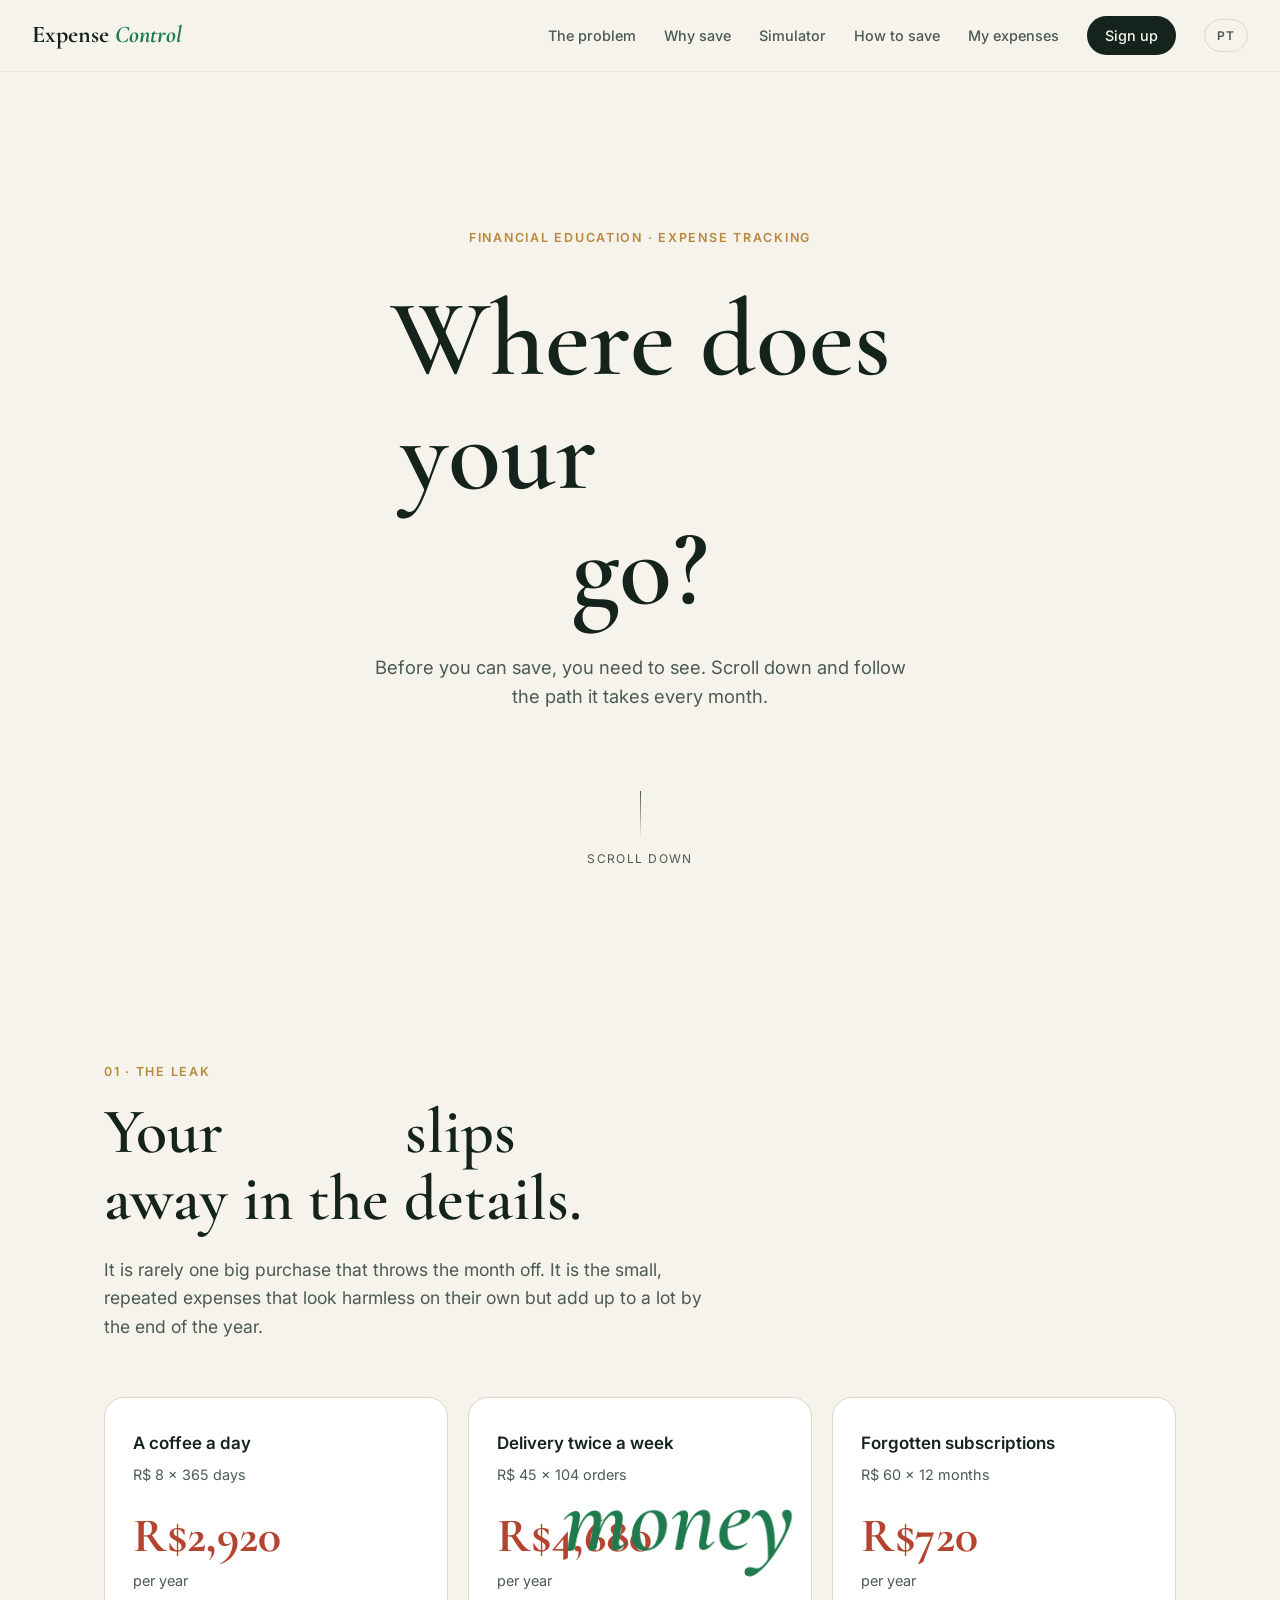
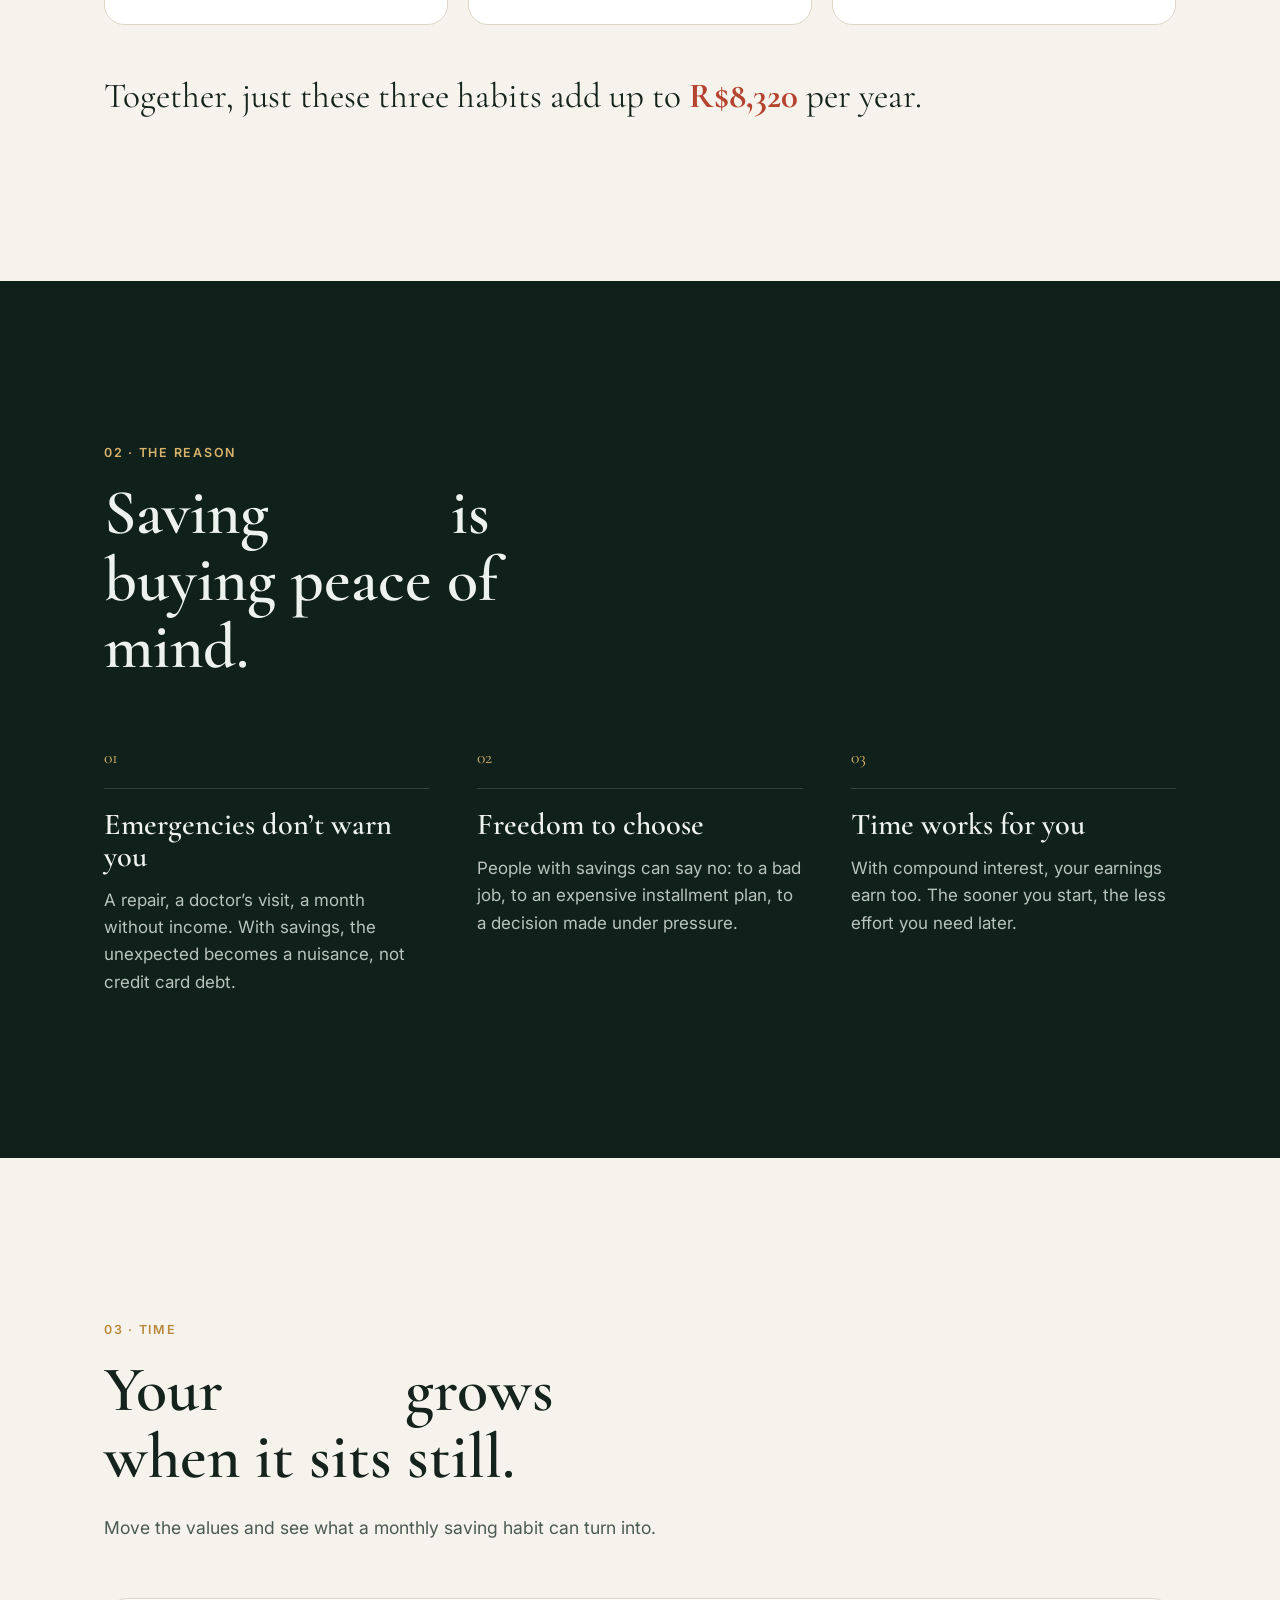
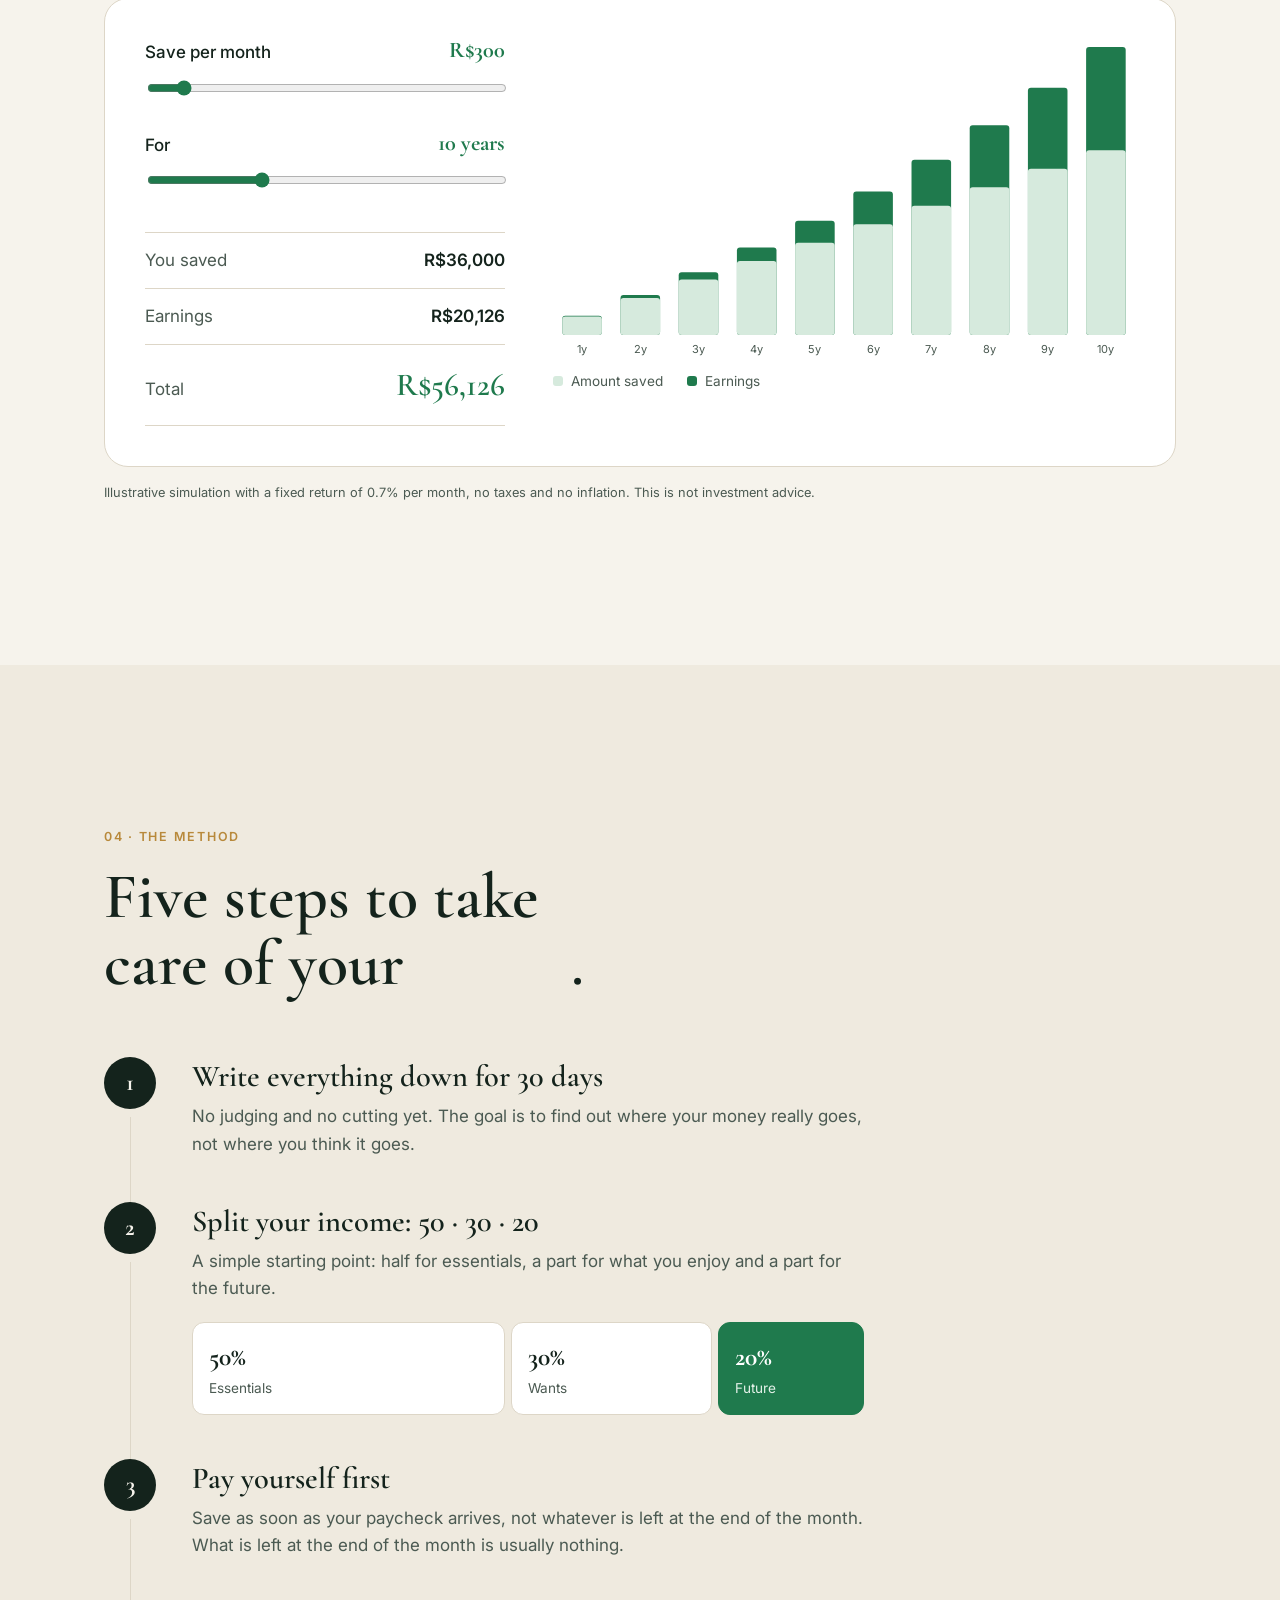
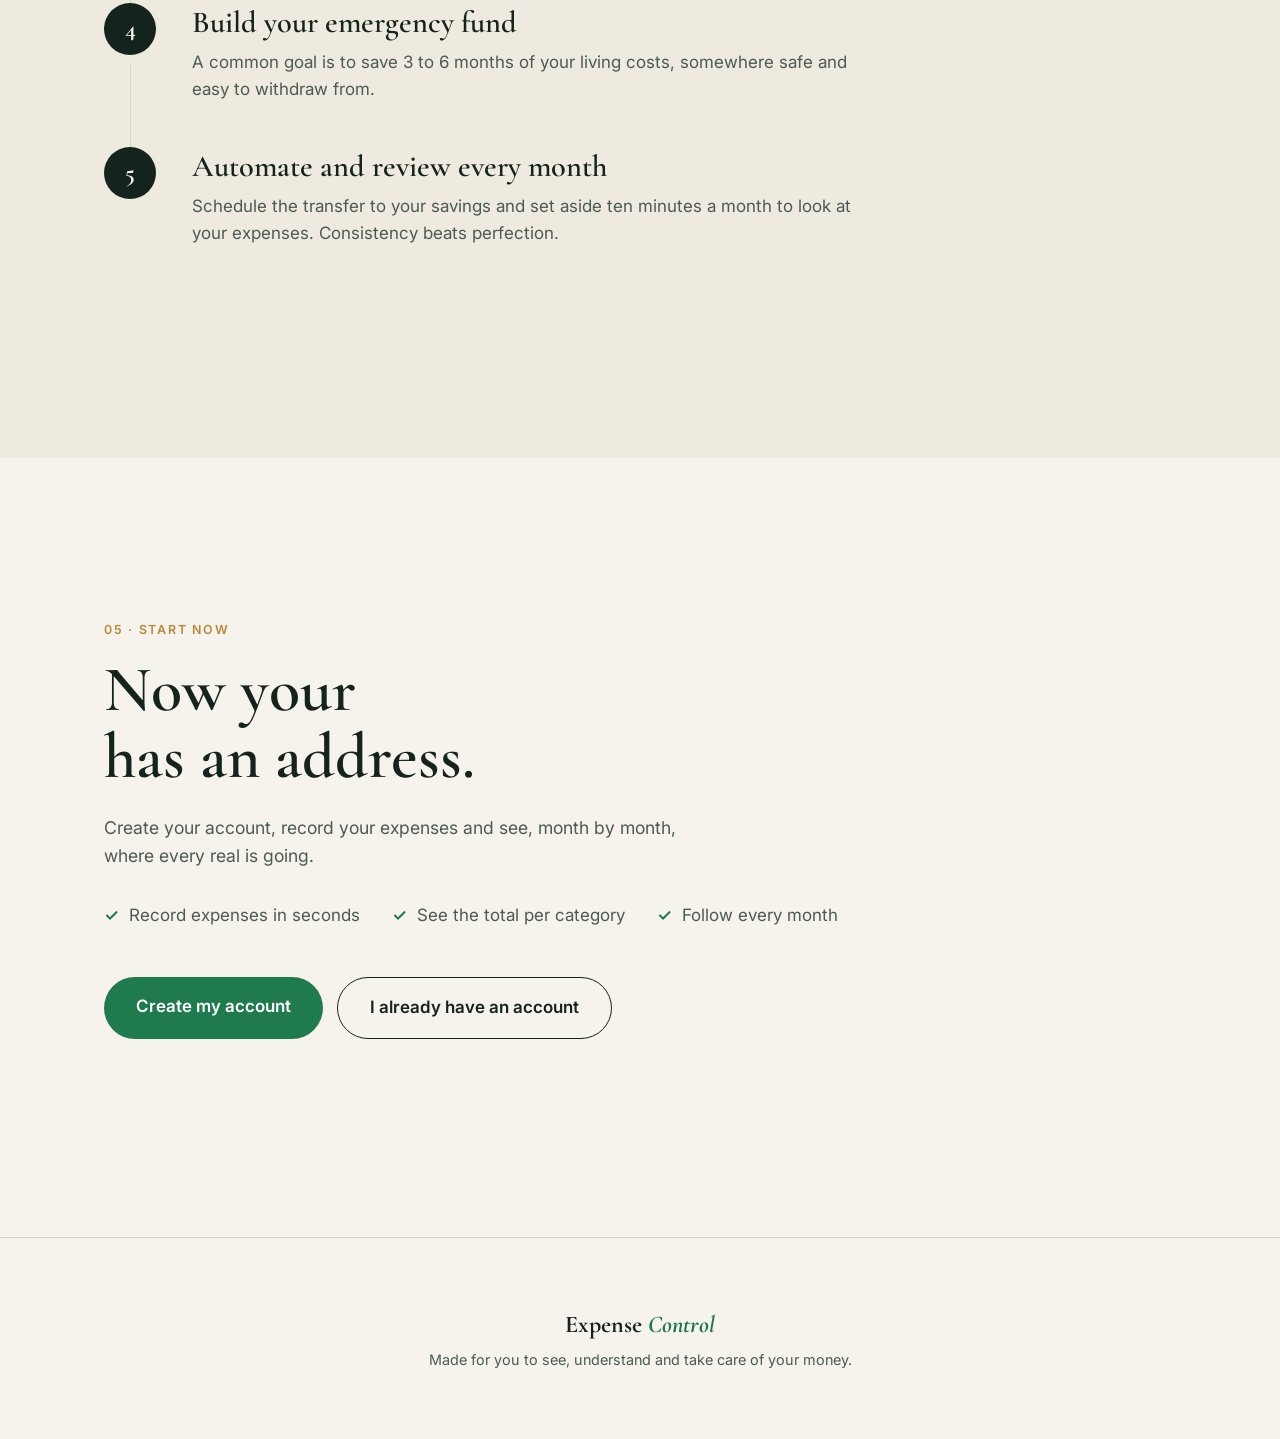
==== frontend/index.html @ d04e6329 "home and login - frontend" ====
<!DOCTYPE html>
<html lang="pt-br" data-i18n-titulo="index.titulo">
<head>
    <meta charset="UTF-8">
    <meta name="viewport" content="width=device-width, initial-scale=1.0">
    <title>Expense Control</title>
    <link rel="preconnect" href="https://fonts.googleapis.com">
    <link rel="preconnect" href="https://fonts.gstatic.com" crossorigin>
    <link rel="stylesheet" href="https://fonts.googleapis.com/css2?family=Cormorant+Garamond:ital,wght@0,500;0,600;0,700;1,500;1,600&family=Inter:wght@400;500;600&display=swap">
    <link rel="stylesheet" href="style.css">
</head>
<body>

    <!-- a palavra que viaja pelo site (controlada pelo script.js) -->
    <span id="viajante" aria-hidden="true" data-i18n="comum.dinheiro">dinheiro</span>

    <header class="topo">
        <a href="#inicio" class="marca">Expense <em>Control</em></a>
        <nav>
            <a href="#vazamento" data-i18n="index.navProblema">O problema</a>
            <a href="#porque" data-i18n="index.navPorque">Por que guardar</a>
            <a href="#simulador" data-i18n="index.navSimulador">Simulador</a>
            <a href="#passos" data-i18n="index.navPassos">Como guardar</a>
            <a href="login.html" class="nav-conta" data-i18n="index.navMeusGastos">Meus gastos</a>
            <a href="login.html#cadastro" class="botao-nav" data-i18n="index.navCriarConta">Criar conta</a>
            <button type="button" class="troca-idioma" data-i18n="comum.trocaIdioma" data-i18n-aria="comum.trocaIdiomaAria">EN</button>
        </nav>
    </header>

    <main>

        <!-- 1. ABERTURA -->
        <section id="inicio" class="hero">
            <p class="sobretitulo" data-i18n="index.heroSobre">Educação financeira · Controle de gastos</p>
            <h1 data-i18n-html="index.heroTitulo">Para onde vai seu <span class="pouso">dinheiro</span>?</h1>
            <p class="lead" data-i18n="index.heroLead">Antes de guardar, é preciso enxergar. Role a página e acompanhe o caminho que ele faz todo mês.</p>
            <div class="rolar"><span></span><div data-i18n="index.rolar">Role para baixo</div></div>
        </section>

        <!-- 2. O PROBLEMA -->
        <section id="vazamento" class="secao">
            <div class="container">
                <p class="sobretitulo" data-i18n="index.vazSobre">01 · O vazamento</p>
                <h2 data-i18n-html="index.vazTitulo">Seu <span class="pouso">dinheiro</span> escapa nos detalhes.</h2>
                <p class="texto" data-i18n="index.vazTexto">Raramente é uma grande compra que desequilibra o mês. São os gastos pequenos e repetidos, que parecem inofensivos sozinhos, mas viram muito no fim do ano.</p>

                <div class="cards">
                    <article class="card revelar">
                        <span class="card-rotulo" data-i18n="index.cafe">Um café por dia</span>
                        <span class="card-conta" data-i18n="index.cafeConta">R$ 8 × 365 dias</span>
                        <strong class="contador" data-valor="2920">R$ 0</strong>
                        <span class="card-rodape" data-i18n="index.porAno">por ano</span>
                    </article>
                    <article class="card revelar">
                        <span class="card-rotulo" data-i18n="index.delivery">Delivery 2× por semana</span>
                        <span class="card-conta" data-i18n="index.deliveryConta">R$ 45 × 104 pedidos</span>
                        <strong class="contador" data-valor="4680">R$ 0</strong>
                        <span class="card-rodape" data-i18n="index.porAno">por ano</span>
                    </article>
                    <article class="card revelar">
                        <span class="card-rotulo" data-i18n="index.assinaturas">Assinaturas esquecidas</span>
                        <span class="card-conta" data-i18n="index.assinaturasConta">R$ 60 × 12 meses</span>
                        <strong class="contador" data-valor="720">R$ 0</strong>
                        <span class="card-rodape" data-i18n="index.porAno">por ano</span>
                    </article>
                </div>

                <p class="destaque revelar"><span data-i18n="index.juntos">Juntos, só esses três hábitos somam</span> <strong class="contador" data-valor="8320">R$ 0</strong> <span data-i18n="index.porAno">por ano</span>.</p>
            </div>
        </section>

        <!-- 3. POR QUE GUARDAR -->
        <section id="porque" class="secao secao-escura">
            <div class="container">
                <p class="sobretitulo" data-i18n="index.porqueSobre">02 · O motivo</p>
                <h2 data-i18n-html="index.porqueTitulo">Guardar <span class="pouso">dinheiro</span> é comprar tranquilidade.</h2>

                <div class="motivos">
                    <article class="motivo revelar">
                        <span class="numero">01</span>
                        <h3 data-i18n="index.motivo1Titulo">Imprevistos não avisam</h3>
                        <p data-i18n="index.motivo1Texto">Um conserto, uma consulta, um mês sem renda. Com uma reserva, o imprevisto vira um incômodo, não uma dívida no cartão.</p>
                    </article>
                    <article class="motivo revelar">
                        <span class="numero">02</span>
                        <h3 data-i18n="index.motivo2Titulo">Liberdade de escolha</h3>
                        <p data-i18n="index.motivo2Texto">Quem tem uma reserva consegue dizer não: a um emprego ruim, a um parcelamento caro, a uma decisão tomada por pressão.</p>
                    </article>
                    <article class="motivo revelar">
                        <span class="numero">03</span>
                        <h3 data-i18n="index.motivo3Titulo">O tempo trabalha por você</h3>
                        <p data-i18n="index.motivo3Texto">Com juros compostos, o rendimento também rende. Quanto antes você começa, menos esforço precisa fazer depois.</p>
                    </article>
                </div>
            </div>
        </section>

        <!-- 4. SIMULADOR -->
        <section id="simulador" class="secao">
            <div class="container">
                <p class="sobretitulo" data-i18n="index.simSobre">03 · O tempo</p>
                <h2 data-i18n-html="index.simTitulo">Seu <span class="pouso">dinheiro</span> cresce quando fica parado.</h2>
                <p class="texto" data-i18n="index.simTexto">Mexa nos valores e veja quanto um hábito de guardar todo mês pode virar.</p>

                <div class="simulador revelar">
                    <div class="controles">
                        <label>
                            <span><span data-i18n="index.simPorMes">Guardar por mês</span> <output id="saidaAporte">R$ 300</output></span>
                            <input type="range" id="aporte" min="50" max="3000" step="50" value="300">
                        </label>
                        <label>
                            <span><span data-i18n="index.simDurante">Durante</span> <output id="saidaAnos">10 anos</output></span>
                            <input type="range" id="anos" min="1" max="30" step="1" value="10">
                        </label>

                        <dl class="resultados">
                            <div>
                                <dt data-i18n="index.simGuardou">Você guardou</dt>
                                <dd id="totalGuardado">R$ 0</dd>
                            </div>
                            <div>
                                <dt data-i18n="index.simRendimento">Rendimento</dt>
                                <dd id="totalJuros">R$ 0</dd>
                            </div>
                            <div class="resultado-final">
                                <dt data-i18n="index.simTotal">Total acumulado</dt>
                                <dd id="totalFinal">R$ 0</dd>
                            </div>
                        </dl>
                    </div>

                    <div class="grafico">
                        <svg id="grafico" role="img" aria-label="Gráfico do valor acumulado por ano" data-i18n-aria="index.simGraficoAria"></svg>
                        <div class="legenda">
                            <span><i class="cor-guardado"></i><span data-i18n="index.simValorGuardado">Valor guardado</span></span>
                            <span><i class="cor-juros"></i><span data-i18n="index.simRendimento">Rendimento</span></span>
                        </div>
                    </div>
                </div>
                <p class="aviso" data-i18n="index.simAviso">Simulação ilustrativa com rendimento fixo de 0,7% ao mês, sem impostos e sem inflação. Não é uma recomendação de investimento.</p>
            </div>
        </section>

        <!-- 5. COMO GUARDAR -->
        <section id="passos" class="secao secao-clara">
            <div class="container">
                <p class="sobretitulo" data-i18n="index.passosSobre">04 · O método</p>
                <h2 data-i18n-html="index.passosTitulo">Cinco passos para cuidar do seu <span class="pouso">dinheiro</span>.</h2>

                <ol class="passos">
                    <li class="passo revelar">
                        <h3 data-i18n="index.passo1Titulo">Anote tudo por 30 dias</h3>
                        <p data-i18n="index.passo1Texto">Sem julgar e sem cortar nada ainda. O objetivo é descobrir para onde o dinheiro vai de verdade, não para onde você acha que ele vai.</p>
                    </li>
                    <li class="passo revelar">
                        <h3 data-i18n="index.passo2Titulo">Divida a renda: 50 · 30 · 20</h3>
                        <p data-i18n="index.passo2Texto">Uma referência simples para começar: metade para o essencial, uma parte para o que você gosta e uma parte para o futuro.</p>
                        <div class="regra" aria-label="Regra 50/30/20">
                            <div style="--parte: 50"><strong>50%</strong><span data-i18n="index.essencial">Essencial</span></div>
                            <div style="--parte: 30"><strong>30%</strong><span data-i18n="index.desejos">Desejos</span></div>
                            <div style="--parte: 20"><strong>20%</strong><span data-i18n="index.futuro">Futuro</span></div>
                        </div>
                    </li>
                    <li class="passo revelar">
                        <h3 data-i18n="index.passo3Titulo">Pague-se primeiro</h3>
                        <p data-i18n="index.passo3Texto">Guarde assim que o salário cair, não com o que sobrar no fim do mês. O que sobra no fim do mês costuma ser nada.</p>
                    </li>
                    <li class="passo revelar">
                        <h3 data-i18n="index.passo4Titulo">Monte sua reserva de emergência</h3>
                        <p data-i18n="index.passo4Texto">Uma meta comum é juntar de 3 a 6 meses do seu custo de vida, num lugar seguro e fácil de sacar.</p>
                    </li>
                    <li class="passo revelar">
                        <h3 data-i18n="index.passo5Titulo">Automatize e revise todo mês</h3>
                        <p data-i18n="index.passo5Texto">Programe a transferência para a poupança e reserve dez minutos por mês para olhar seus gastos. Constância vale mais que perfeição.</p>
                    </li>
                </ol>
            </div>
        </section>

        <!-- 6. CHAMADA PARA CADASTRO -->
        <section id="app" class="secao chamada">
            <div class="container">
                <p class="sobretitulo" data-i18n="index.chamadaSobre">05 · Comece agora</p>
                <h2 data-i18n-html="index.chamadaTitulo">Agora o seu <span class="pouso">dinheiro</span> tem endereço.</h2>
                <p class="texto" data-i18n="index.chamadaTexto">Crie sua conta, registre seus gastos e veja, mês a mês, para onde cada real está indo.</p>

                <ul class="vantagens">
                    <li data-i18n="index.vantagem1">Registre gastos em segundos</li>
                    <li data-i18n="index.vantagem2">Veja o total por categoria</li>
                    <li data-i18n="index.vantagem3">Acompanhe cada mês</li>
                </ul>

                <div class="chamada-botoes">
                    <a href="login.html#cadastro" class="botao botao-principal" data-i18n="index.criarMinhaConta">Criar minha conta</a>
                    <a href="login.html" class="botao botao-secundario" data-i18n="index.jaTenhoConta">Já tenho conta</a>
                </div>
            </div>
        </section>
    </main>

    <footer class="rodape">
        <p><span class="marca">Expense <em>Control</em></span></p>
        <p data-i18n="index.rodape">Feito para você enxergar, entender e cuidar do seu dinheiro.</p>
    </footer>

    <script src="idioma.js"></script>
    <script src="script.js"></script>
</body>
</html>
---- frontend/style.css ----
/* ========== CORES E FONTES ========== */
:root {
  --fundo: #f6f3ec;
  --fundo-claro: #efeadf;
  --tinta: #14231c;
  --tinta-suave: #4b5a52;
  --verde: #1f7a4d;
  --verde-claro: #d6eadd;
  --ouro: #b8893b;
  --escuro: #10201a;
  --borda: #ddd6c7;
  --vermelho: #b4442f;

  --serifa: "Cormorant Garamond", Georgia, serif;
  --sans: "Inter", system-ui, sans-serif;
}

* {
  box-sizing: border-box;
}

html {
  scroll-behavior: smooth;
}

body {
  margin: 0;
  background: var(--fundo);
  color: var(--tinta);
  font-family: var(--sans);
  font-size: 17px;
  line-height: 1.6;
  overflow-x: hidden;
}

h1, h2, h3 {
  font-family: var(--serifa);
  font-weight: 600;
  line-height: 1.05;
  margin: 0;
}

.container {
  max-width: 1120px;
  margin: 0 auto;
  padding: 0 24px;
}

/* ========== TOPO ========== */
.topo {
  position: fixed;
  inset: 0 0 auto 0;
  z-index: 10;
  display: flex;
  align-items: center;
  justify-content: space-between;
  gap: 24px;
  padding: 16px 32px;
  background: rgba(246, 243, 236, 0.82);
  backdrop-filter: blur(10px);
  border-bottom: 1px solid rgba(20, 35, 28, 0.06);
}

.marca {
  font-family: var(--serifa);
  font-size: 1.5rem;
  font-weight: 700;
  color: var(--tinta);
  text-decoration: none;
}

.marca em {
  color: var(--verde);
}

.topo nav {
  display: flex;
  align-items: center;
  gap: 28px;
}

.topo nav a {
  color: var(--tinta-suave);
  text-decoration: none;
  font-size: 0.9rem;
  font-weight: 500;
  transition: color 0.2s;
}

.topo nav a:hover {
  color: var(--tinta);
}

.topo nav .botao-nav {
  background: var(--tinta);
  color: var(--fundo);
  padding: 8px 18px;
  border-radius: 999px;
}

.topo nav .botao-nav:hover {
  color: var(--fundo);
  background: var(--verde);
}

/* botão PT / EN (mostra o idioma para o qual vai trocar) */
.troca-idioma {
  padding: 6px 12px;
  font: inherit;
  font-size: 0.75rem;
  font-weight: 600;
  letter-spacing: 0.08em;
  color: var(--tinta-suave);
  background: none;
  border: 1px solid var(--borda);
  border-radius: 999px;
  cursor: pointer;
  transition: color 0.2s, border-color 0.2s;
}

.troca-idioma:hover {
  color: var(--tinta);
  border-color: var(--tinta-suave);
}

/* ========== A PALAVRA QUE VIAJA ========== */
#viajante {
  position: absolute;
  top: 0;
  left: 0;
  z-index: 5;
  font-family: var(--serifa);
  font-style: italic;
  font-weight: 600;
  font-size: 100px;           /* tamanho base; o script ajusta com scale() */
  line-height: 1.05;
  color: var(--verde);
  white-space: nowrap;
  transform-origin: left top;
  pointer-events: none;
  will-change: transform;
  transition: color 0.3s;
}

#viajante.no-escuro {
  color: #7fd1a4;
}

/* o espaço reservado nos títulos onde a palavra pousa */
.pouso {
  font-style: italic;
  color: transparent;
  transition: color 0.4s;
}

.pouso.preenchida {
  color: var(--verde);
}

.secao-escura .pouso.preenchida {
  color: #7fd1a4;
}

/* ========== ABERTURA ========== */
.hero {
  min-height: 100vh;
  display: flex;
  flex-direction: column;
  align-items: center;
  justify-content: center;
  text-align: center;
  padding: 120px 24px 80px;
  position: relative;
}

.hero h1 {
  font-size: clamp(3.2rem, 8.5vw, 7rem);
  max-width: 12ch;
  margin: 18px 0 28px;
}

.lead {
  max-width: 34rem;
  color: var(--tinta-suave);
  font-size: 1.15rem;
  margin: 0;
}

.sobretitulo {
  font-size: 0.78rem;
  font-weight: 600;
  letter-spacing: 0.14em;
  text-transform: uppercase;
  color: var(--ouro);
  margin: 0 0 16px;
}

.rolar {
  position: absolute;
  bottom: 32px;
  display: flex;
  flex-direction: column;
  align-items: center;
  gap: 10px;
  font-size: 0.75rem;
  letter-spacing: 0.12em;
  text-transform: uppercase;
  color: var(--tinta-suave);
}

.rolar span {
  width: 1px;
  height: 48px;
  background: linear-gradient(var(--tinta-suave), transparent);
  animation: descer 1.8s ease-in-out infinite;
}

@keyframes descer {
  0%   { transform: scaleY(0); transform-origin: top; }
  50%  { transform: scaleY(1); transform-origin: top; }
  51%  { transform: scaleY(1); transform-origin: bottom; }
  100% { transform: scaleY(0); transform-origin: bottom; }
}

/* ========== SEÇÕES ========== */
.secao {
  padding: 18vh 0;
}

.secao h2 {
  font-size: clamp(2.4rem, 5vw, 4rem);
  max-width: 16ch;
  margin-bottom: 24px;
}

.texto {
  max-width: 38rem;
  color: var(--tinta-suave);
  font-size: 1.1rem;
  margin: 0 0 56px;
}

.secao-escura {
  background: var(--escuro);
  color: #eef2ee;
}

.secao-escura .sobretitulo {
  color: #d9b36c;
}

.secao-clara {
  background: var(--fundo-claro);
}

/* aparece suavemente ao entrar na tela */
.revelar {
  opacity: 0;
  transform: translateY(32px);
  transition: opacity 0.8s ease, transform 0.8s ease;
}

.revelar.visivel {
  opacity: 1;
  transform: none;
}

/* ========== CARDS (O PROBLEMA) ========== */
.cards {
  display: grid;
  grid-template-columns: repeat(3, 1fr);
  gap: 20px;
}

.card {
  display: flex;
  flex-direction: column;
  gap: 6px;
  padding: 32px 28px;
  background: #fff;
  border: 1px solid var(--borda);
  border-radius: 20px;
}

.card:nth-child(2) { transition-delay: 0.12s; }
.card:nth-child(3) { transition-delay: 0.24s; }

.card-rotulo {
  font-weight: 600;
}

.card-conta {
  color: var(--tinta-suave);
  font-size: 0.9rem;
}

.card strong {
  font-family: var(--serifa);
  font-size: 3rem;
  line-height: 1.1;
  color: var(--vermelho);
  margin-top: 18px;
}

.card-rodape {
  color: var(--tinta-suave);
  font-size: 0.9rem;
}

.destaque {
  margin: 48px 0 0;
  font-family: var(--serifa);
  font-size: clamp(1.6rem, 3vw, 2.2rem);
  line-height: 1.3;
}

.destaque strong {
  color: var(--vermelho);
}

/* ========== MOTIVOS (POR QUE GUARDAR) ========== */
.motivos {
  display: grid;
  grid-template-columns: repeat(3, 1fr);
  gap: 48px;
  margin-top: 64px;
}

.motivo:nth-child(2) { transition-delay: 0.12s; }
.motivo:nth-child(3) { transition-delay: 0.24s; }

.numero {
  display: block;
  font-family: var(--serifa);
  font-size: 1.1rem;
  color: #d9b36c;
  padding-bottom: 16px;
  margin-bottom: 20px;
  border-bottom: 1px solid rgba(255, 255, 255, 0.15);
}

.motivo h3 {
  font-size: 1.9rem;
  margin-bottom: 14px;
}

.motivo p {
  color: #b8c4bd;
  margin: 0;
}

/* ========== SIMULADOR ========== */
.simulador {
  display: grid;
  grid-template-columns: 360px 1fr;
  gap: 48px;
  padding: 40px;
  background: #fff;
  border: 1px solid var(--borda);
  border-radius: 24px;
}

.controles {
  display: flex;
  flex-direction: column;
  gap: 28px;
}

.controles label > span {
  display: flex;
  justify-content: space-between;
  font-weight: 500;
  margin-bottom: 10px;
}

.controles output {
  font-family: var(--serifa);
  font-size: 1.4rem;
  font-weight: 700;
  color: var(--verde);
  line-height: 1;
}

input[type="range"] {
  width: 100%;
  accent-color: var(--verde);
}

.resultados {
  margin: 8px 0 0;
  border-top: 1px solid var(--borda);
}

.resultados div {
  display: flex;
  justify-content: space-between;
  align-items: baseline;
  padding: 14px 0;
  border-bottom: 1px solid var(--borda);
}

.resultados dt {
  color: var(--tinta-suave);
}

.resultados dd {
  margin: 0;
  font-weight: 600;
}

.resultado-final dd {
  font-family: var(--serifa);
  font-size: 2rem;
  color: var(--verde);
}

.grafico svg {
  width: 100%;
  height: 320px;
  display: block;
}

.grafico .barra-guardado { fill: var(--verde-claro); }
.grafico .barra-juros    { fill: var(--verde); }

.grafico text {
  font-family: var(--sans);
  font-size: 11px;
  fill: var(--tinta-suave);
}

.legenda {
  display: flex;
  gap: 24px;
  margin-top: 12px;
  font-size: 0.85rem;
  color: var(--tinta-suave);
}

.legenda i {
  display: inline-block;
  width: 10px;
  height: 10px;
  border-radius: 3px;
  margin-right: 8px;
}

.cor-guardado { background: var(--verde-claro); }
.cor-juros    { background: var(--verde); }

.aviso {
  margin: 16px 0 0;
  font-size: 0.8rem;
  color: var(--tinta-suave);
}

/* ========== PASSOS (COMO GUARDAR) ========== */
.passos {
  list-style: none;
  counter-reset: passo;
  padding: 0;
  margin: 64px 0 0;
  max-width: 760px;
}

.passo {
  counter-increment: passo;
  position: relative;
  padding: 0 0 48px 88px;
}

.passo::before {
  content: counter(passo);
  position: absolute;
  left: 0;
  top: -4px;
  width: 52px;
  height: 52px;
  display: grid;
  place-items: center;
  border-radius: 50%;
  background: var(--tinta);
  color: var(--fundo);
  font-family: var(--serifa);
  font-size: 1.5rem;
  font-weight: 700;
}

/* linha que liga os passos */
.passo:not(:last-child)::after {
  content: "";
  position: absolute;
  left: 26px;
  top: 56px;
  bottom: 4px;
  width: 1px;
  background: var(--borda);
}

.passo h3 {
  font-size: 1.9rem;
  margin-bottom: 10px;
}

.passo p {
  color: var(--tinta-suave);
  margin: 0;
}

.regra {
  display: flex;
  gap: 6px;
  margin-top: 20px;
}

.regra div {
  flex: var(--parte);
  padding: 14px 16px;
  border-radius: 12px;
  font-size: 0.85rem;
  color: var(--tinta-suave);
  background: #fff;
  border: 1px solid var(--borda);
}

.regra div:last-child {
  background: var(--verde);
  border-color: var(--verde);
  color: #e3f1e8;
}

.regra strong {
  display: block;
  font-family: var(--serifa);
  font-size: 1.6rem;
  color: var(--tinta);
}

.regra div:last-child strong {
  color: #fff;
}

/* ========== APLICATIVO ========== */
.painel {
  display: grid;
  grid-template-columns: 380px 1fr;
  gap: 24px;
  align-items: start;
}

.formulario,
.resumo {
  background: #fff;
  border: 1px solid var(--borda);
  border-radius: 24px;
  padding: 32px;
}

.painel-titulo {
  display: flex;
  justify-content: space-between;
  align-items: center;
  margin-bottom: 20px;
}

.painel h3 {
  font-size: 1.6rem;
}

.status {
  font-size: 0.75rem;
  font-weight: 600;
  padding: 4px 10px;
  border-radius: 999px;
  background: var(--fundo-claro);
  color: var(--tinta-suave);
}

.status.online {
  background: var(--verde-claro);
  color: var(--verde);
}

.status.offline {
  background: #f6dfd9;
  color: var(--vermelho);
}

.formulario label {
  display: block;
  font-size: 0.85rem;
  font-weight: 500;
  color: var(--tinta-suave);
  margin-bottom: 16px;
}

.formulario input,
.formulario select {
  display: block;
  width: 100%;
  margin-top: 6px;
  padding: 12px 14px;
  font: inherit;
  font-size: 1rem;
  color: var(--tinta);
  background: var(--fundo);
  border: 1px solid var(--borda);
  border-radius: 12px;
  outline: none;
  transition: border-color 0.2s, box-shadow 0.2s;
}

.formulario input:focus,
.formulario select:focus {
  border-color: var(--verde);
  box-shadow: 0 0 0 3px var(--verde-claro);
}

.linha {
  display: grid;
  grid-template-columns: 1fr 1fr;
  gap: 12px;
}

.formulario button {
  width: 100%;
  margin-top: 8px;
  padding: 14px;
  font: inherit;
  font-weight: 600;
  color: #fff;
  background: var(--tinta);
  border: none;
  border-radius: 12px;
  cursor: pointer;
  transition: background 0.2s, transform 0.1s;
}

.formulario button:hover {
  background: var(--verde);
}

.formulario button:active {
  transform: scale(0.98);
}

.formulario button:disabled {
  opacity: 0.6;
  cursor: wait;
}

.mensagem {
  min-height: 1.4em;
  margin: 12px 0 0;
  font-size: 0.85rem;
}

.mensagem.erro {
  color: var(--vermelho);
}

.mensagem.ok {
  color: var(--verde);
}

.totais {
  display: grid;
  grid-template-columns: 1fr 1fr;
  gap: 16px;
  margin-bottom: 32px;
}

.totais div {
  padding: 20px;
  border-radius: 16px;
  background: var(--fundo);
}

.totais span {
  display: block;
  font-size: 0.85rem;
  color: var(--tinta-suave);
}

.totais strong {
  font-family: var(--serifa);
  font-size: 2.2rem;
  line-height: 1.2;
}

.resumo h3 {
  margin-bottom: 14px;
}

.por-categoria,
.lista-gastos {
  list-style: none;
  padding: 0;
  margin: 0 0 32px;
}

.por-categoria li {
  display: grid;
  grid-template-columns: 110px 1fr auto;
  align-items: center;
  gap: 12px;
  margin-bottom: 10px;
  font-size: 0.9rem;
}

.por-categoria .trilho {
  height: 8px;
  border-radius: 99px;
  background: var(--fundo-claro);
  overflow: hidden;
}

.por-categoria .trilho span {
  display: block;
  height: 100%;
  border-radius: 99px;
  background: var(--verde);
  transition: width 0.6s ease;
}

.lista-gastos {
  margin-bottom: 0;
}

.lista-gastos li {
  display: grid;
  grid-template-columns: 1fr auto auto;
  align-items: center;
  gap: 16px;
  padding: 14px 0;
  border-bottom: 1px solid var(--borda);
}

.lista-gastos li:last-child {
  border-bottom: none;
}

.gasto-descricao {
  font-weight: 500;
}

.gasto-info {
  display: block;
  font-size: 0.8rem;
  color: var(--tinta-suave);
}

.gasto-valor {
  font-weight: 600;
  white-space: nowrap;
}

.botao-apagar {
  width: 32px;
  height: 32px;
  border: none;
  border-radius: 50%;
  background: transparent;
  color: var(--tinta-suave);
  font-size: 1.2rem;
  cursor: pointer;
  transition: background 0.2s, color 0.2s;
}

.botao-apagar:hover {
  background: #f6dfd9;
  color: var(--vermelho);
}

.por-categoria li.vazio {
  display: block;
}

.vazio {
  color: var(--tinta-suave);
  font-size: 0.9rem;
  padding: 8px 0;
}

/* ========== RODAPÉ ========== */
.rodape {
  padding: 64px 24px;
  text-align: center;
  border-top: 1px solid var(--borda);
  color: var(--tinta-suave);
  font-size: 0.9rem;
}

.rodape p {
  margin: 4px 0;
}

/* ========== BOTÕES ========== */
.botao {
  display: inline-block;
  padding: 16px 32px;
  border-radius: 999px;
  font-weight: 600;
  text-decoration: none;
  transition: background 0.2s, color 0.2s, transform 0.15s;
}

.botao:hover {
  transform: translateY(-2px);
}

.botao-principal {
  background: var(--verde);
  color: #fff;
}

.botao-principal:hover {
  background: var(--tinta);
}

.botao-secundario {
  color: var(--tinta);
  border: 1px solid var(--tinta);
}

.botao-secundario:hover {
  background: var(--tinta);
  color: var(--fundo);
}

/* "Sair" é um <button>, então tira o estilo padrão do navegador */
button.botao-nav {
  font: inherit;
  font-size: 0.9rem;
  font-weight: 500;
  border: none;
  cursor: pointer;
}

/* ========== CHAMADA PARA CADASTRO ========== */
.chamada {
  padding-bottom: 22vh;
}

.vantagens {
  display: flex;
  flex-wrap: wrap;
  gap: 12px 32px;
  list-style: none;
  padding: 0;
  margin: -24px 0 48px;
  color: var(--tinta-suave);
}

.vantagens li::before,
.auth-lista li::before {
  content: "✓";
  margin-right: 10px;
  color: var(--verde);
  font-weight: 600;
}

.chamada-botoes {
  display: flex;
  flex-wrap: wrap;
  gap: 14px;
}

/* ========== CADASTRO E LOGIN ========== */
.pagina-auth {
  display: grid;
  grid-template-columns: 1fr 1fr;
  min-height: 100vh;
}

.auth-lado {
  display: flex;
  flex-direction: column;
  justify-content: space-between;
  gap: 48px;
  padding: 48px 56px;
  background: var(--escuro);
  color: #eef2ee;
}

.auth-lado .marca {
  color: #eef2ee;
}

.auth-lado .marca em,
.auth-lado blockquote em {
  color: #7fd1a4;
}

.auth-lado blockquote {
  margin: 0;
  font-family: var(--serifa);
  font-size: clamp(2.2rem, 3.6vw, 3.4rem);
  font-weight: 600;
  line-height: 1.1;
  max-width: 14ch;
}

.auth-lista {
  list-style: none;
  padding: 0;
  margin: 0;
  color: #b8c4bd;
  line-height: 2.2;
}

.auth-lista li::before {
  color: #7fd1a4;
}

.auth-conteudo {
  display: flex;
  align-items: center;
  justify-content: center;
  padding: 48px 24px;
}

.auth-form {
  width: 100%;
  max-width: 420px;
  background: none;
  border: none;
  padding: 0;
}

.auth-form .formulario {
  background: none;
  border: none;
  border-radius: 0;
  padding: 0;
}

.auth-form .formulario[hidden] {
  display: none;
}

.auth-form h1 {
  font-size: 3rem;
  margin: 28px 0 8px;
}

/* "Voltar ao início" de um lado, botão PT/EN do outro */
.auth-topo {
  display: flex;
  align-items: center;
  justify-content: space-between;
  gap: 16px;
}

/* abas Entrar / Criar conta */
.auth-abas {
  display: grid;
  grid-template-columns: 1fr 1fr;
  gap: 4px;
  margin-top: 28px;
  padding: 4px;
  background: var(--fundo-claro);
  border: 1px solid var(--borda);
  border-radius: 14px;
}

.auth-aba {
  padding: 10px;
  font: inherit;
  font-size: 0.9rem;
  font-weight: 600;
  color: var(--tinta-suave);
  background: none;
  border: none;
  border-radius: 10px;
  cursor: pointer;
  transition: background 0.2s, color 0.2s;
}

.auth-aba:hover {
  color: var(--tinta);
}

.auth-aba.ativa {
  color: var(--tinta);
  background: #fff;
  box-shadow: 0 1px 3px rgba(20, 35, 28, 0.12);
}

.auth-sub {
  color: var(--tinta-suave);
  margin: 0 0 32px;
}

.voltar,
.auth-troca a {
  color: var(--verde);
  font-size: 0.9rem;
  font-weight: 500;
  text-decoration: none;
}

.voltar:hover,
.auth-troca a:hover {
  text-decoration: underline;
}

.auth-troca {
  margin: 24px 0 0;
  text-align: center;
  font-size: 0.9rem;
  color: var(--tinta-suave);
}

.campo-senha {
  position: relative;
  display: block;
}

.formulario .ver-senha {
  position: absolute;
  right: 6px;
  top: 50%;
  transform: translateY(-50%);
  width: auto;
  margin: 3px 0 0;
  padding: 6px 10px;
  font-size: 0.8rem;
  font-weight: 500;
  color: var(--tinta-suave);
  background: none;
}

.formulario .ver-senha:hover {
  color: var(--tinta);
  background: none;
}

/* ========== PAINEL ========== */
.painel-pagina {
  padding-top: 130px;
  padding-bottom: 80px;
}

.painel-cabecalho {
  font-size: clamp(2.4rem, 5vw, 3.6rem);
  margin-bottom: 40px;
}

.painel-cabecalho em {
  color: var(--verde);
}

.saudacao {
  font-weight: 500;
  color: var(--tinta-suave);
  font-size: 0.9rem;
}

.totais-topo {
  grid-template-columns: repeat(3, 1fr);
  margin-bottom: 24px;
}

.totais-topo div {
  background: #fff;
  border: 1px solid var(--borda);
}

.formulario h3 {
  margin-bottom: 20px;
}

@media (max-width: 900px) {
  .pagina-auth {
    grid-template-columns: 1fr;
  }

  .auth-lado {
    display: none;
  }

  .totais-topo {
    grid-template-columns: 1fr 1fr;
  }

  .totais-topo div:last-child {
    grid-column: span 2;
  }
}

/* ========== CELULAR E TABLET ========== */
@media (max-width: 900px) {
  .topo {
    padding: 14px 20px;
  }

  .topo nav a:not(.botao-nav):not(.nav-conta) {
    display: none;
  }

  .cards,
  .motivos {
    grid-template-columns: 1fr;
  }

  .motivos {
    gap: 40px;
  }

  .simulador,
  .painel {
    grid-template-columns: 1fr;
  }

  .simulador {
    padding: 24px;
  }

  .grafico svg {
    height: 240px;
  }
}

@media (max-width: 520px) {
  body {
    font-size: 16px;
  }

  .container {
    padding: 0 16px;
  }

  .secao {
    padding: 14vh 0;
  }

  .passo {
    padding-left: 68px;
  }

  .formulario,
  .resumo {
    padding: 22px;
  }

  .totais strong {
    font-size: 1.7rem;
  }

  .regra div {
    padding: 10px;
    font-size: 0.75rem;
  }
}

/* quem prefere menos movimento vê a palavra já no lugar */
@media (prefers-reduced-motion: reduce) {
  html {
    scroll-behavior: auto;
  }

  #viajante {
    display: none;
  }

  .pouso {
    color: var(--verde);
  }

  .revelar {
    opacity: 1;
    transform: none;
    transition: none;
  }
}
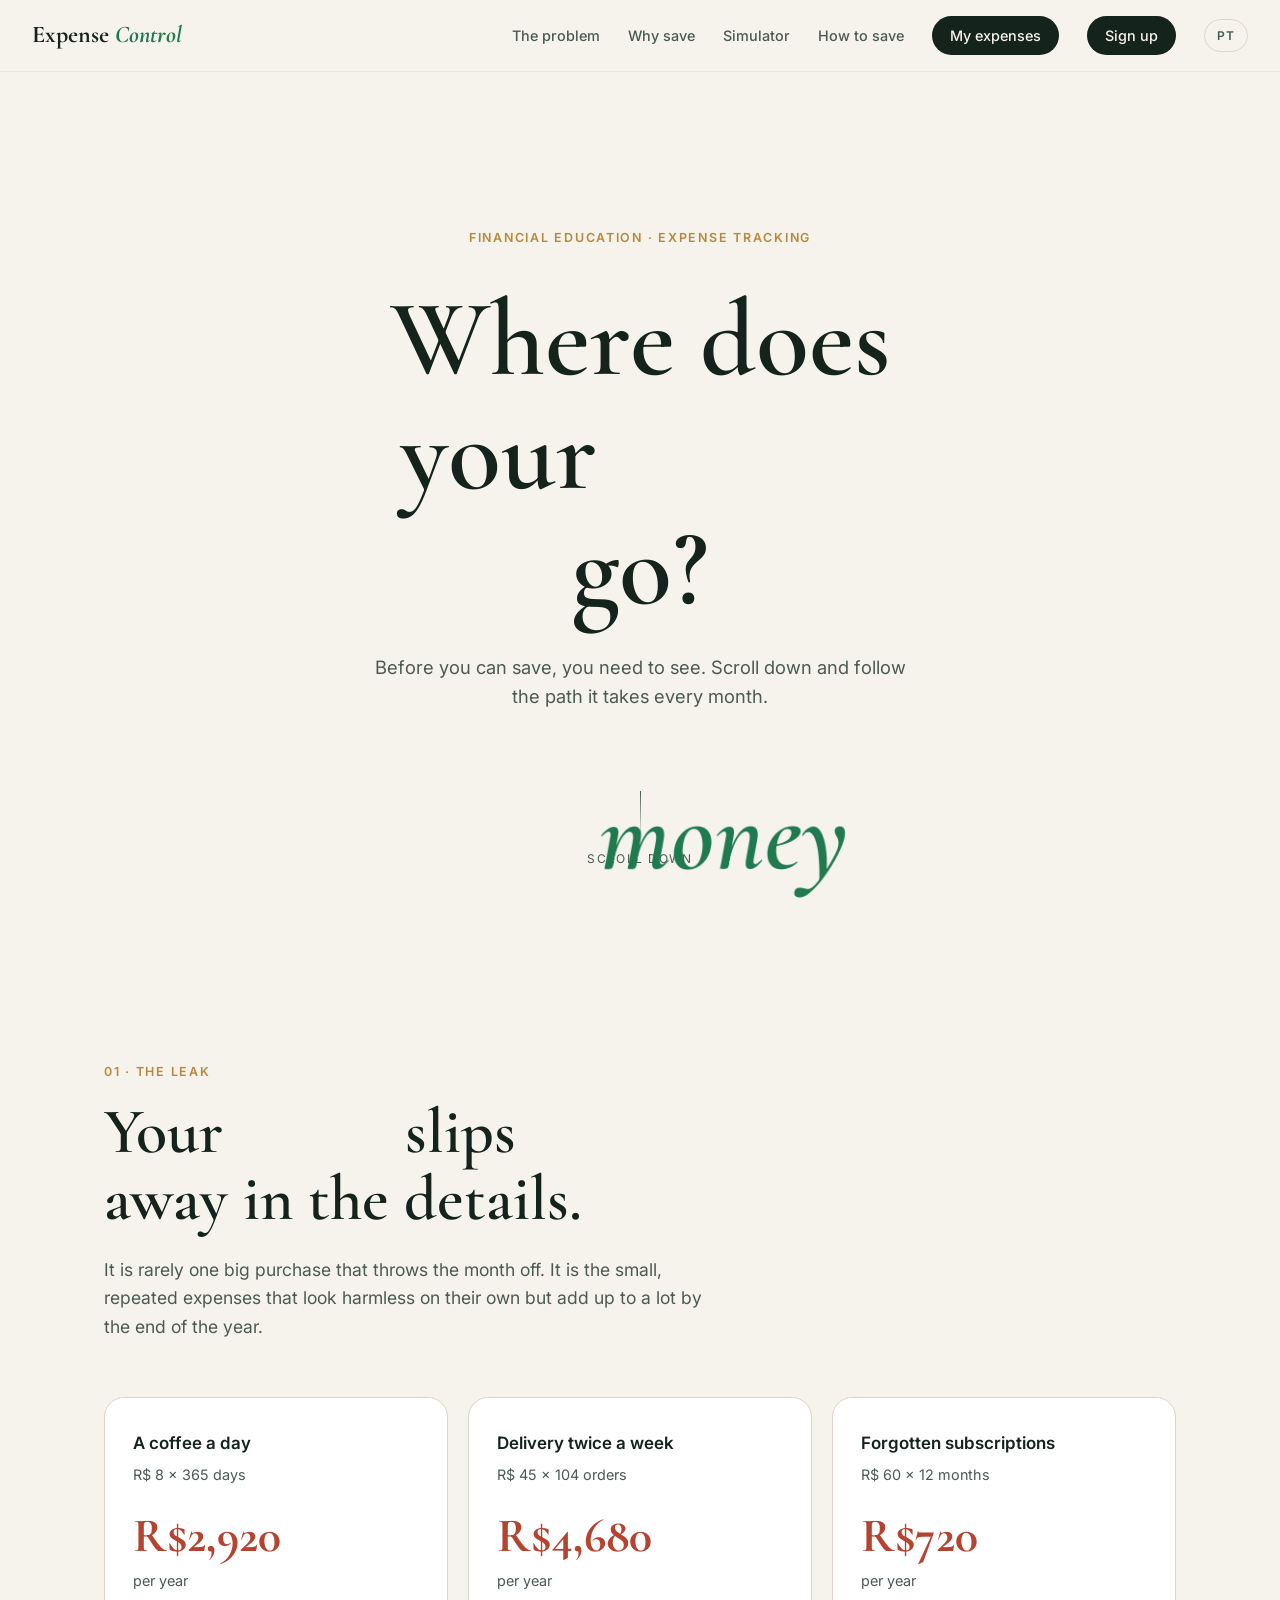
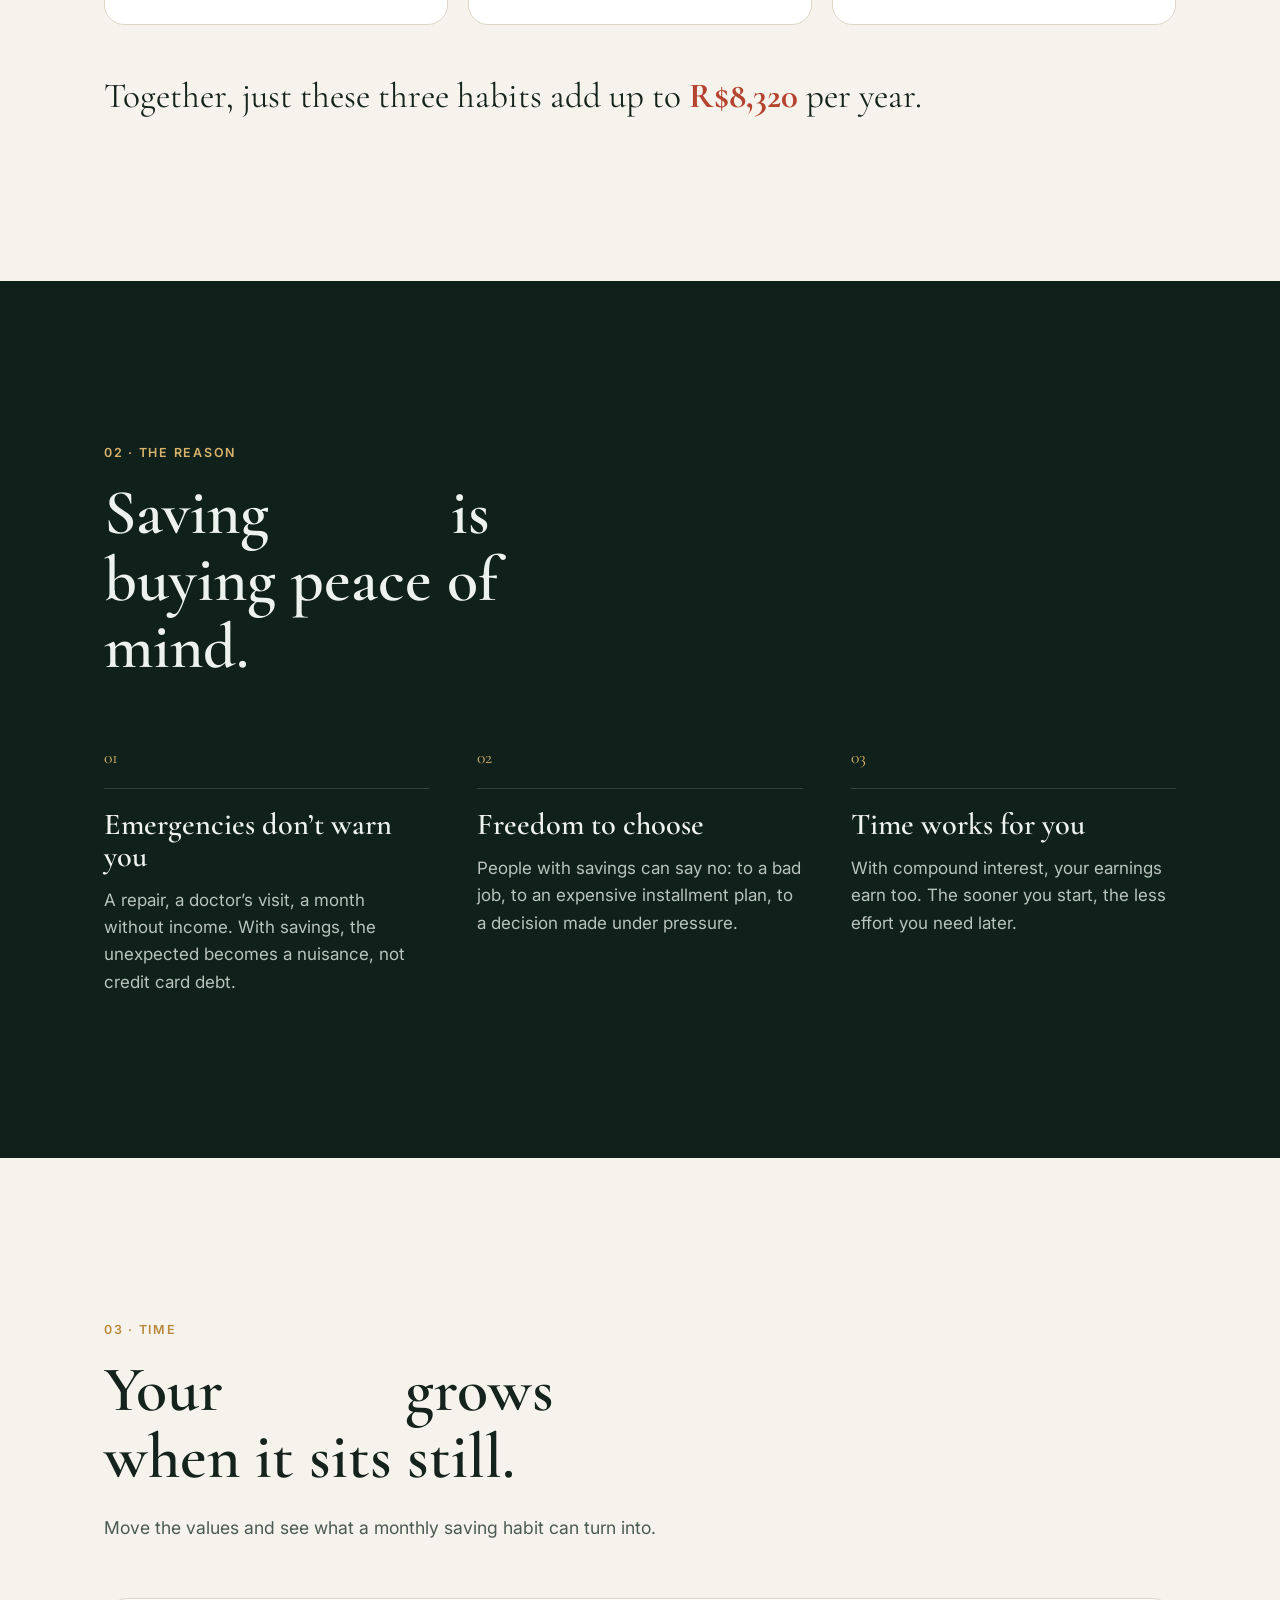
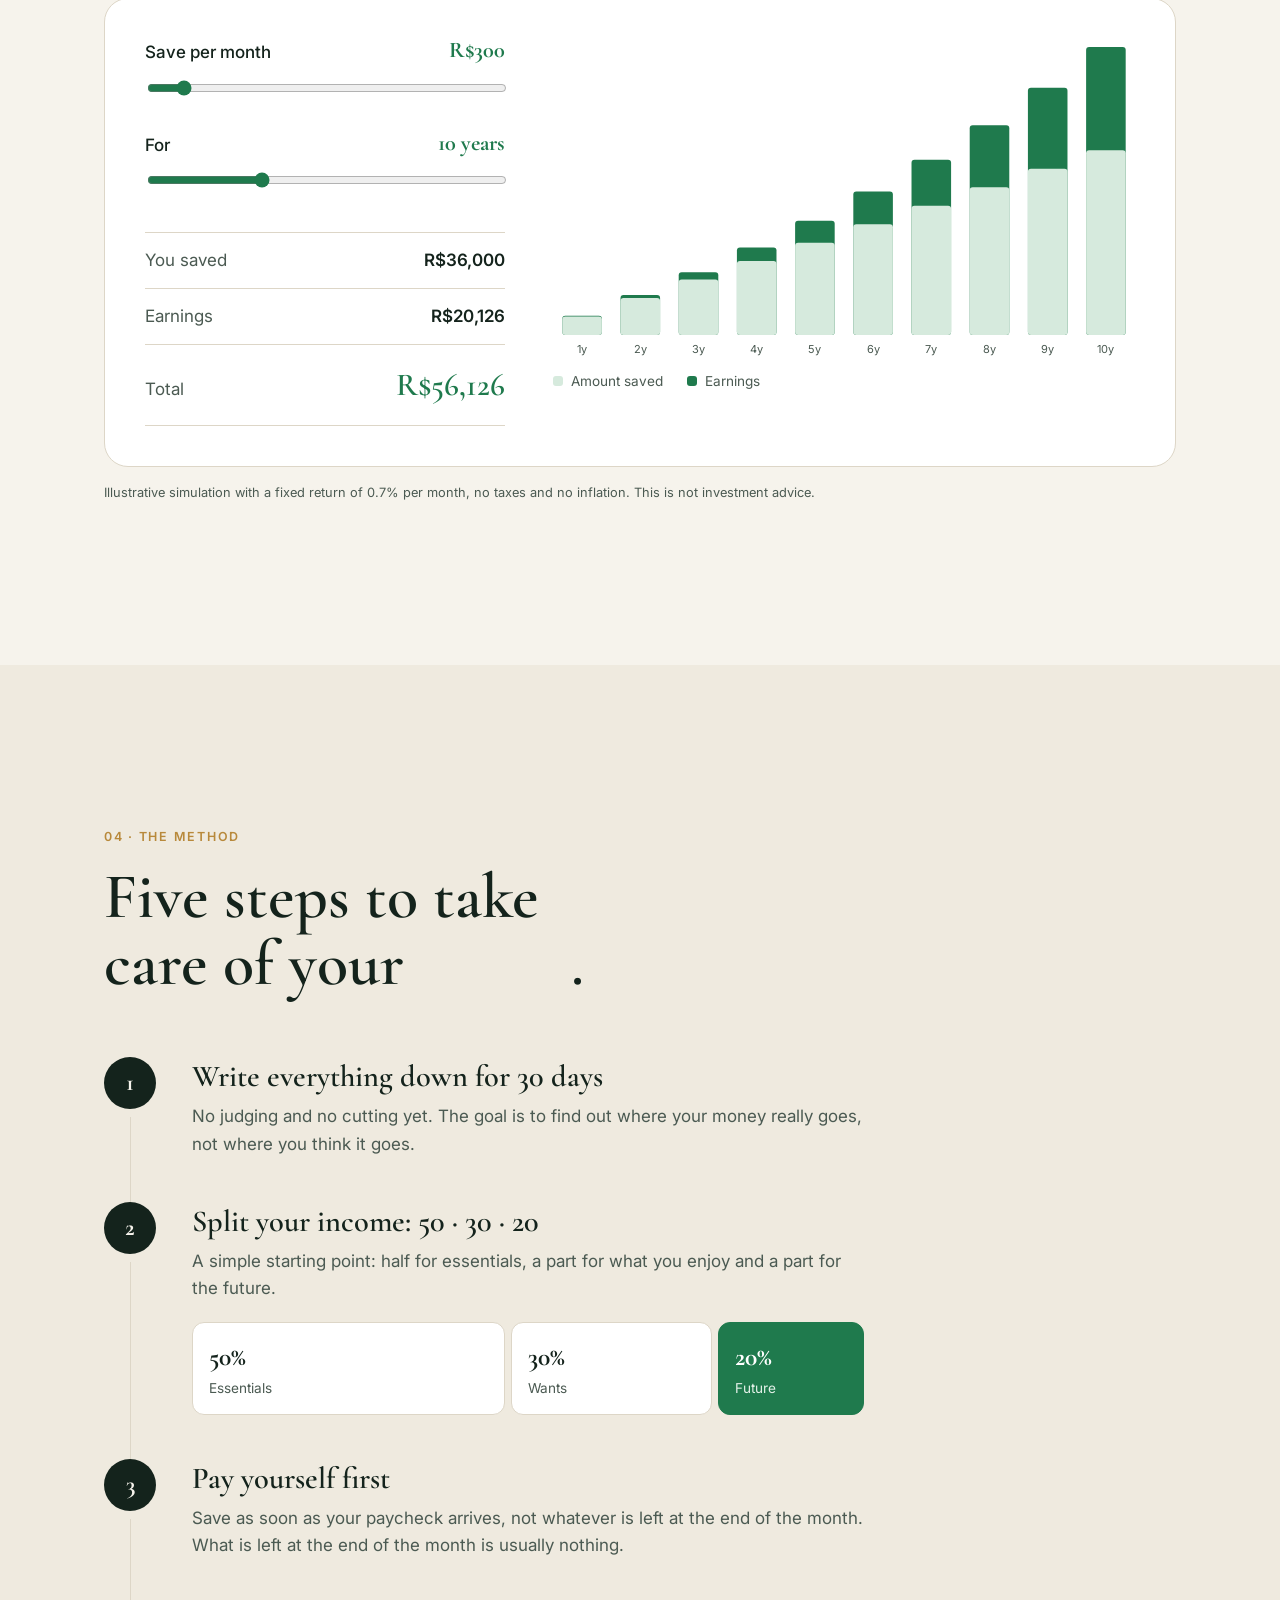
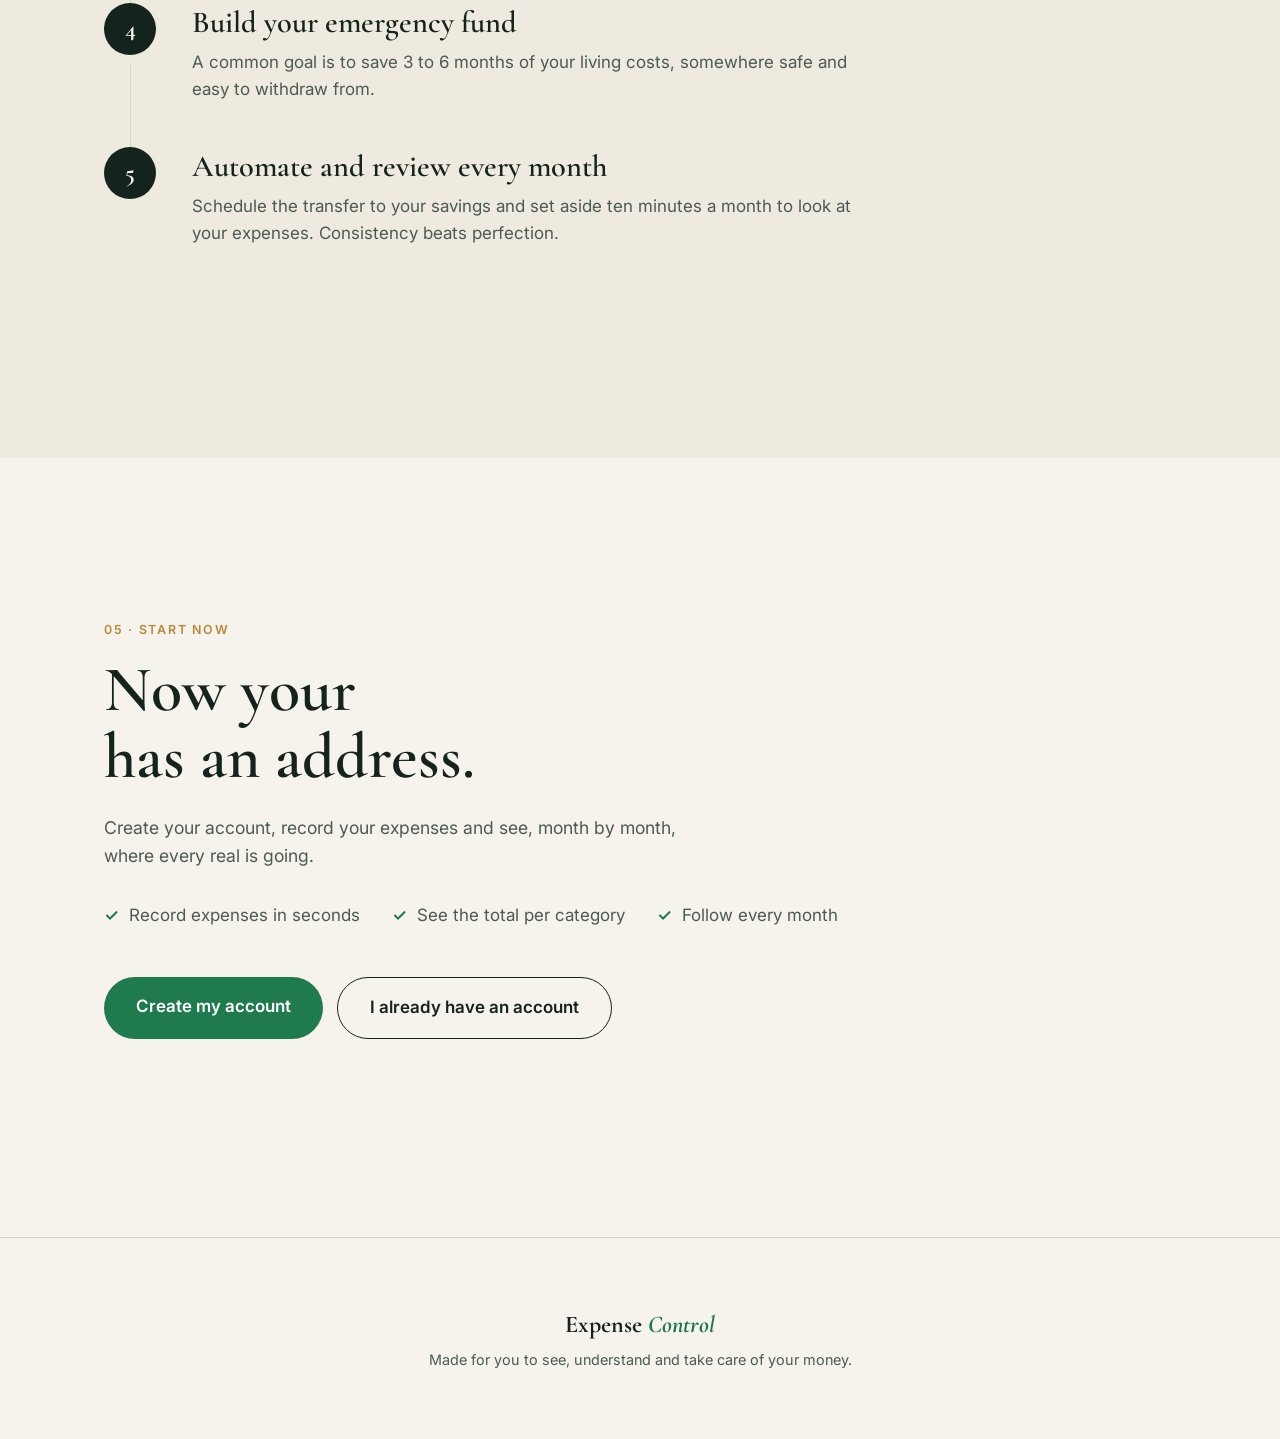
==== commit dad1e7ca: "Login com token" ====
--- a/frontend/index.html
+++ b/frontend/index.html
@@ -21,7 +21,7 @@
             <a href="#porque" data-i18n="index.navPorque">Por que guardar</a>
             <a href="#simulador" data-i18n="index.navSimulador">Simulador</a>
             <a href="#passos" data-i18n="index.navPassos">Como guardar</a>
-            <a href="login.html" class="nav-conta" data-i18n="index.navMeusGastos">Meus gastos</a>
+            <a href="login.html" class="nav-conta botao-nav" data-i18n="index.navMeusGastos">Meus gastos</a>
             <a href="login.html#cadastro" class="botao-nav" data-i18n="index.navCriarConta">Criar conta</a>
             <button type="button" class="troca-idioma" data-i18n="comum.trocaIdioma" data-i18n-aria="comum.trocaIdiomaAria">EN</button>
         </nav>
@@ -191,8 +191,9 @@
                 </ul>
 
                 <div class="chamada-botoes">
-                    <a href="login.html#cadastro" class="botao botao-principal" data-i18n="index.criarMinhaConta">Criar minha conta</a>
-                    <a href="login.html" class="botao botao-secundario" data-i18n="index.jaTenhoConta">Já tenho conta</a>
+                    <a href="login.html#cadastro" class="botao botao-principal" data-visitante data-i18n="index.criarMinhaConta">Criar minha conta</a>
+                    <a href="login.html" class="botao botao-secundario" data-visitante data-i18n="index.jaTenhoConta">Já tenho conta</a>
+                    <a href="painel.html" class="botao botao-principal" data-logado hidden data-i18n="index.irParaGastos">Ir para meus gastos</a>
                 </div>
             </div>
         </section>
--- a/frontend/style.css
+++ b/frontend/style.css
@@ -102,7 +102,6 @@
   color: var(--fundo);
   background: var(--verde);
 }
-
 /* botão PT / EN (mostra o idioma para o qual vai trocar) */
 .troca-idioma {
   padding: 6px 12px;
@@ -796,6 +795,11 @@
 }
 
 /* ========== BOTÕES ========== */
+/* sem isso o display abaixo venceria o atributo hidden (botão "Ir para meus gastos") */
+.botao[hidden] {
+  display: none;
+}
+
 .botao {
   display: inline-block;
   padding: 16px 32px;
